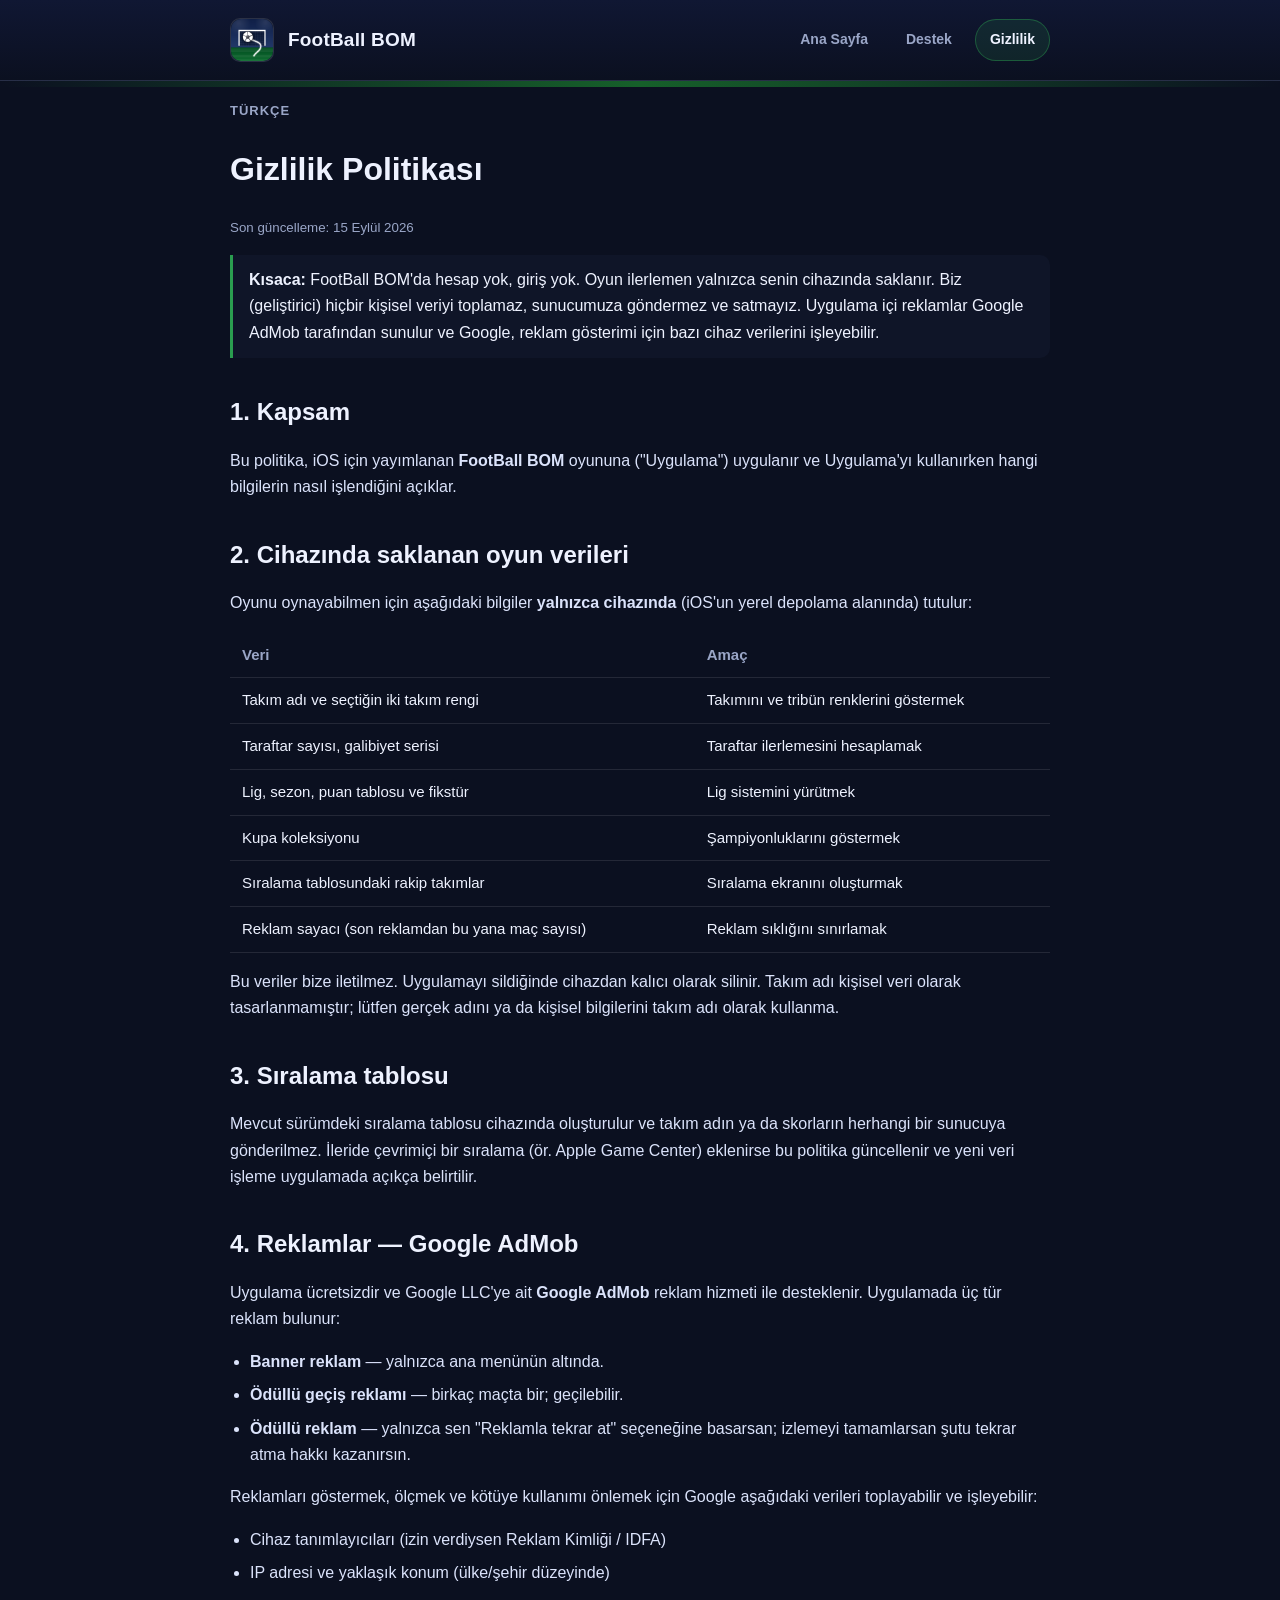
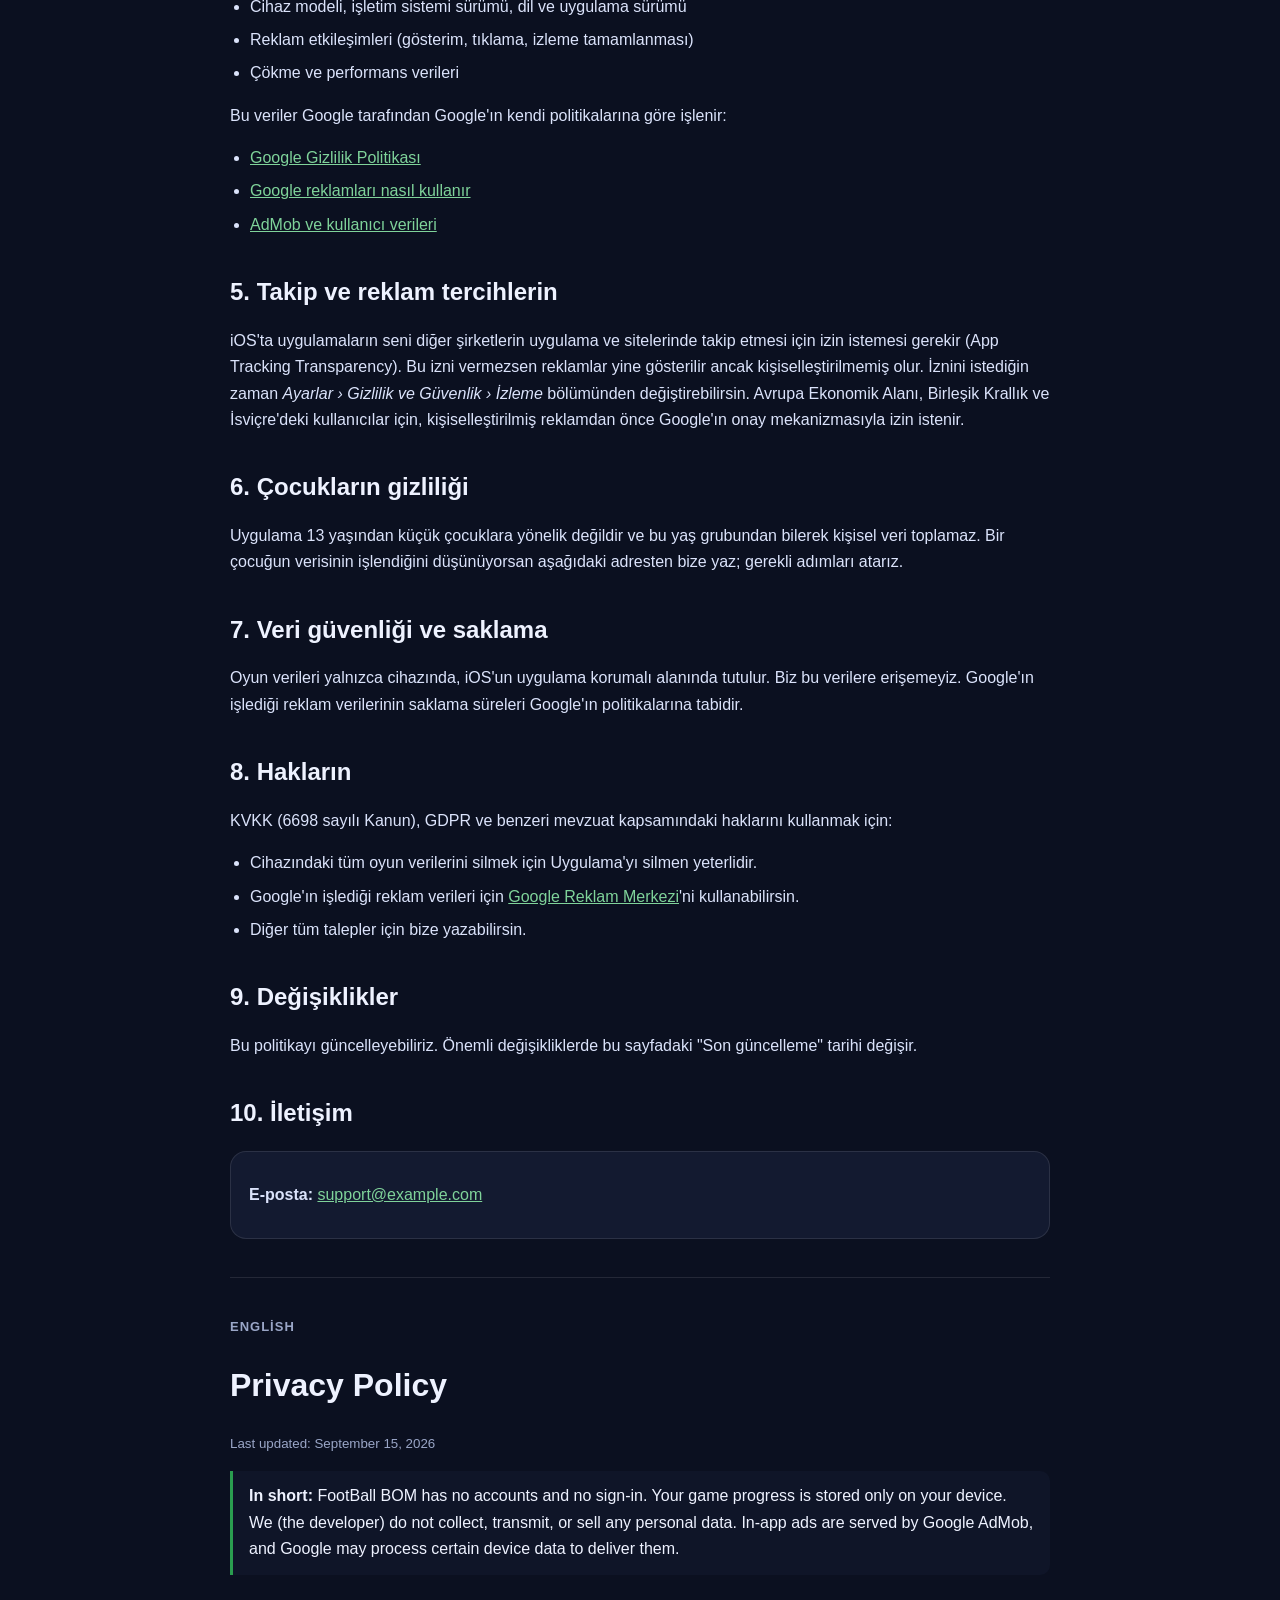
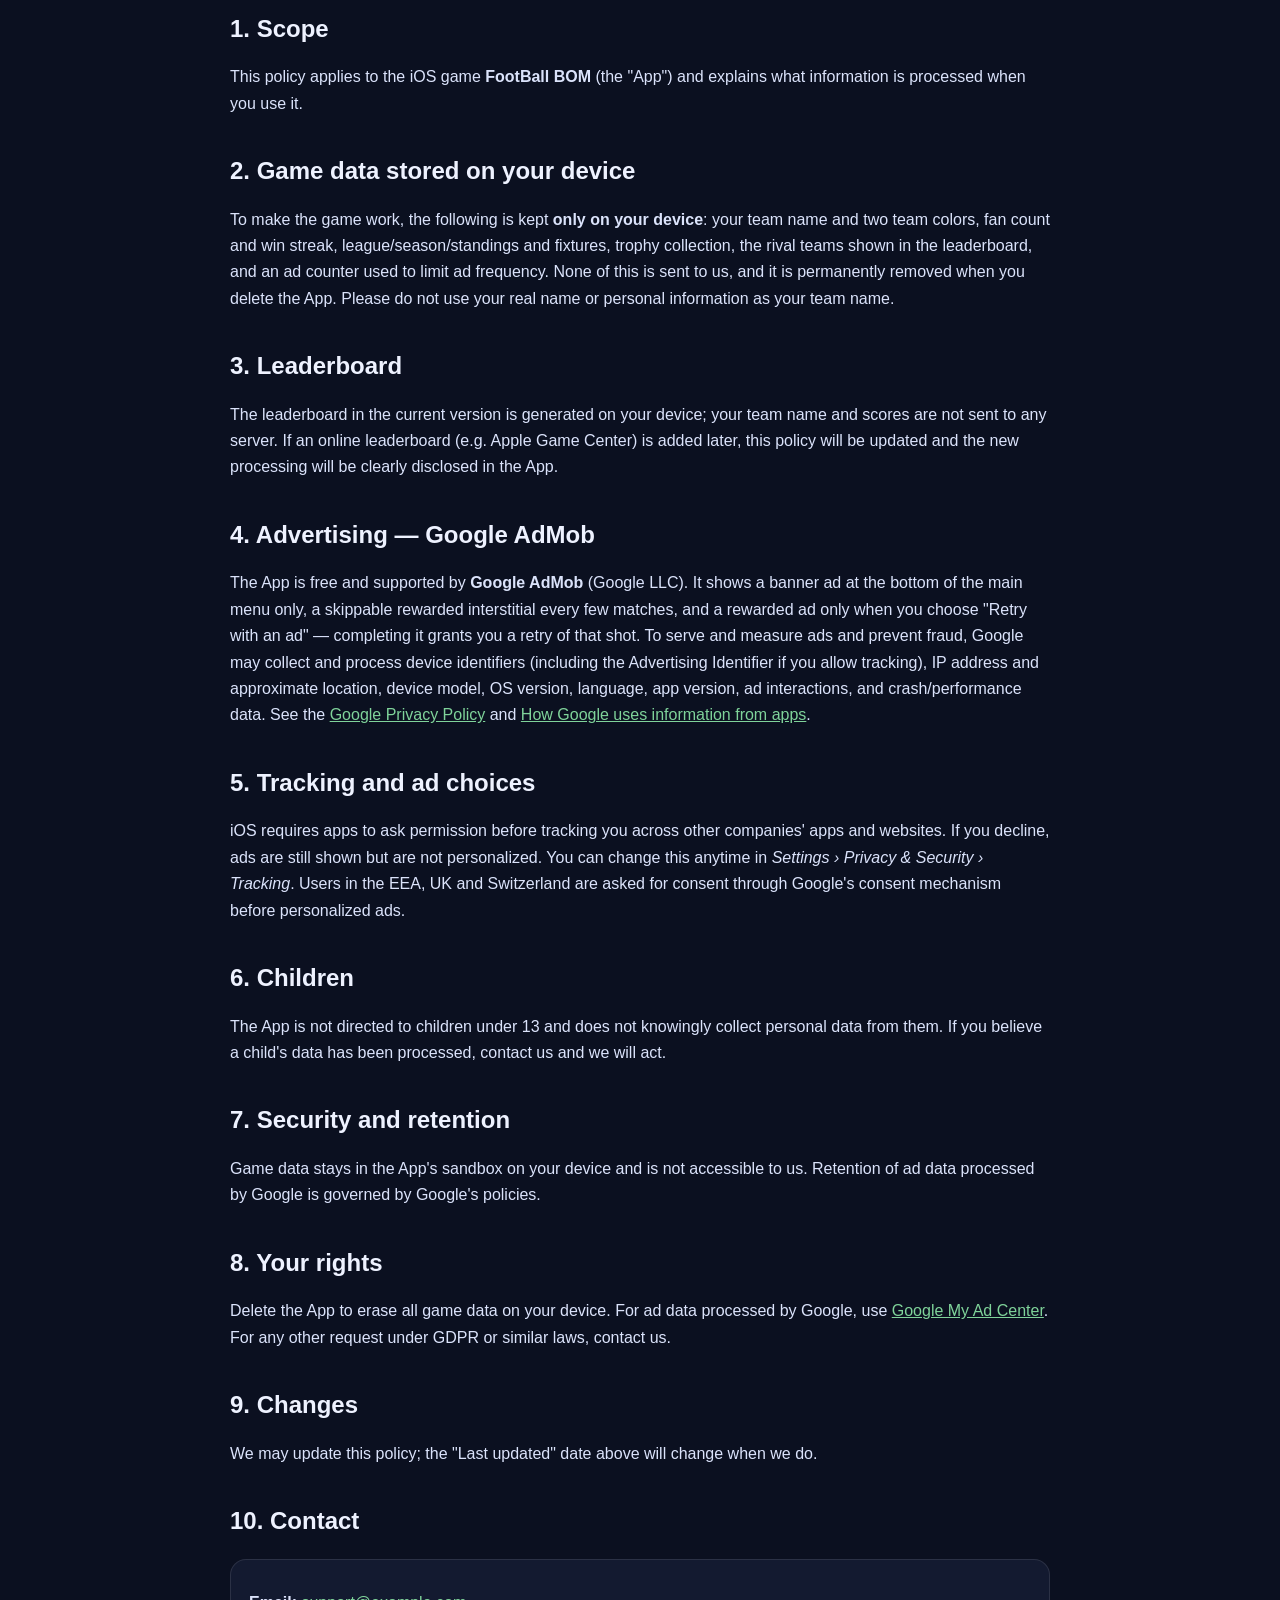
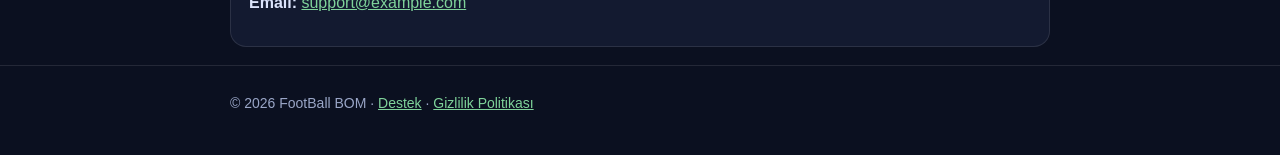
==== privacy.html @ f26c9204 "FootBall BOM destek ve gizlilik sitesi Co-Authored-By: Claude Opus 5 <noreply@anthropic.com>" ====
<!doctype html>
<html lang="tr">
<head>
  <meta charset="utf-8">
  <meta name="viewport" content="width=device-width, initial-scale=1">
  <title>Gizlilik Politikası · FootBall BOM</title>
  <meta name="description" content="FootBall BOM gizlilik politikası.">
  <link rel="icon" href="assets/icon.png">
  <link rel="stylesheet" href="style.css">
</head>
<body>
  <header class="site">
    <div class="wrap">
      <div class="logo"><img src="assets/icon.png" alt=""></div>
      <div class="brand">FootBall BOM</div>
      <nav class="site">
        <a href="index.html">Ana Sayfa</a>
        <a href="support.html">Destek</a>
        <a class="on" href="privacy.html">Gizlilik</a>
      </nav>
    </div>
  </header>
  <div class="pitch-line"></div>

  <main class="wrap">
    <p class="lang">Türkçe</p>
    <h1>Gizlilik Politikası</h1>
    <small class="updated">Son güncelleme: 15 Eylül 2026</small>

    <div class="note">
      <strong>Kısaca:</strong> FootBall BOM'da hesap yok, giriş yok. Oyun ilerlemen yalnızca
      senin cihazında saklanır. Biz (geliştirici) hiçbir kişisel veriyi toplamaz, sunucumuza
      göndermez ve satmayız. Uygulama içi reklamlar Google AdMob tarafından sunulur ve Google,
      reklam gösterimi için bazı cihaz verilerini işleyebilir.
    </div>

    <h2>1. Kapsam</h2>
    <p>Bu politika, iOS için yayımlanan <strong>FootBall BOM</strong> oyununa ("Uygulama")
      uygulanır ve Uygulama'yı kullanırken hangi bilgilerin nasıl işlendiğini açıklar.</p>

    <h2>2. Cihazında saklanan oyun verileri</h2>
    <p>Oyunu oynayabilmen için aşağıdaki bilgiler <strong>yalnızca cihazında</strong>
      (iOS'un yerel depolama alanında) tutulur:</p>
    <table>
      <tr><th>Veri</th><th>Amaç</th></tr>
      <tr><td>Takım adı ve seçtiğin iki takım rengi</td><td>Takımını ve tribün renklerini göstermek</td></tr>
      <tr><td>Taraftar sayısı, galibiyet serisi</td><td>Taraftar ilerlemesini hesaplamak</td></tr>
      <tr><td>Lig, sezon, puan tablosu ve fikstür</td><td>Lig sistemini yürütmek</td></tr>
      <tr><td>Kupa koleksiyonu</td><td>Şampiyonluklarını göstermek</td></tr>
      <tr><td>Sıralama tablosundaki rakip takımlar</td><td>Sıralama ekranını oluşturmak</td></tr>
      <tr><td>Reklam sayacı (son reklamdan bu yana maç sayısı)</td><td>Reklam sıklığını sınırlamak</td></tr>
    </table>
    <p>Bu veriler bize iletilmez. Uygulamayı sildiğinde cihazdan kalıcı olarak silinir.
      Takım adı kişisel veri olarak tasarlanmamıştır; lütfen gerçek adını ya da kişisel
      bilgilerini takım adı olarak kullanma.</p>

    <h2>3. Sıralama tablosu</h2>
    <p>Mevcut sürümdeki sıralama tablosu cihazında oluşturulur ve takım adın ya da skorların
      herhangi bir sunucuya gönderilmez. İleride çevrimiçi bir sıralama (ör. Apple Game Center)
      eklenirse bu politika güncellenir ve yeni veri işleme uygulamada açıkça belirtilir.</p>

    <h2>4. Reklamlar — Google AdMob</h2>
    <p>Uygulama ücretsizdir ve Google LLC'ye ait <strong>Google AdMob</strong> reklam hizmeti ile
      desteklenir. Uygulamada üç tür reklam bulunur:</p>
    <ul class="clean">
      <li><strong>Banner reklam</strong> — yalnızca ana menünün altında.</li>
      <li><strong>Ödüllü geçiş reklamı</strong> — birkaç maçta bir; geçilebilir.</li>
      <li><strong>Ödüllü reklam</strong> — yalnızca sen "Reklamla tekrar at" seçeneğine basarsan;
        izlemeyi tamamlarsan şutu tekrar atma hakkı kazanırsın.</li>
    </ul>
    <p>Reklamları göstermek, ölçmek ve kötüye kullanımı önlemek için Google aşağıdaki verileri
      toplayabilir ve işleyebilir:</p>
    <ul class="clean">
      <li>Cihaz tanımlayıcıları (izin verdiysen Reklam Kimliği / IDFA)</li>
      <li>IP adresi ve yaklaşık konum (ülke/şehir düzeyinde)</li>
      <li>Cihaz modeli, işletim sistemi sürümü, dil ve uygulama sürümü</li>
      <li>Reklam etkileşimleri (gösterim, tıklama, izleme tamamlanması)</li>
      <li>Çökme ve performans verileri</li>
    </ul>
    <p>Bu veriler Google tarafından Google'ın kendi politikalarına göre işlenir:</p>
    <ul class="clean">
      <li><a href="https://policies.google.com/privacy" rel="noopener">Google Gizlilik Politikası</a></li>
      <li><a href="https://policies.google.com/technologies/ads" rel="noopener">Google reklamları nasıl kullanır</a></li>
      <li><a href="https://support.google.com/admob/answer/6128543" rel="noopener">AdMob ve kullanıcı verileri</a></li>
    </ul>

    <h2>5. Takip ve reklam tercihlerin</h2>
    <p>iOS'ta uygulamaların seni diğer şirketlerin uygulama ve sitelerinde takip etmesi için
      izin istemesi gerekir (App Tracking Transparency). Bu izni vermezsen reklamlar yine
      gösterilir ancak kişiselleştirilmemiş olur. İznini istediğin zaman
      <em>Ayarlar › Gizlilik ve Güvenlik › İzleme</em> bölümünden değiştirebilirsin.
      Avrupa Ekonomik Alanı, Birleşik Krallık ve İsviçre'deki kullanıcılar için, kişiselleştirilmiş
      reklamdan önce Google'ın onay mekanizmasıyla izin istenir.</p>

    <h2>6. Çocukların gizliliği</h2>
    <p>Uygulama 13 yaşından küçük çocuklara yönelik değildir ve bu yaş grubundan bilerek kişisel
      veri toplamaz. Bir çocuğun verisinin işlendiğini düşünüyorsan aşağıdaki adresten bize
      yaz; gerekli adımları atarız.</p>

    <h2>7. Veri güvenliği ve saklama</h2>
    <p>Oyun verileri yalnızca cihazında, iOS'un uygulama korumalı alanında tutulur. Biz bu
      verilere erişemeyiz. Google'ın işlediği reklam verilerinin saklama süreleri Google'ın
      politikalarına tabidir.</p>

    <h2>8. Hakların</h2>
    <p>KVKK (6698 sayılı Kanun), GDPR ve benzeri mevzuat kapsamındaki haklarını kullanmak için:</p>
    <ul class="clean">
      <li>Cihazındaki tüm oyun verilerini silmek için Uygulama'yı silmen yeterlidir.</li>
      <li>Google'ın işlediği reklam verileri için <a href="https://myadcenter.google.com" rel="noopener">Google Reklam Merkezi</a>'ni kullanabilirsin.</li>
      <li>Diğer tüm talepler için bize yazabilirsin.</li>
    </ul>

    <h2>9. Değişiklikler</h2>
    <p>Bu politikayı güncelleyebiliriz. Önemli değişikliklerde bu sayfadaki "Son güncelleme"
      tarihi değişir.</p>

    <h2>10. İletişim</h2>
    <div class="card tight">
      <p><strong>E-posta:</strong> <a href="mailto:support@example.com">support@example.com</a></p>
    </div>

    <hr class="sep">

    <p class="lang">English</p>
    <h1>Privacy Policy</h1>
    <small class="updated">Last updated: September 15, 2026</small>

    <div class="note">
      <strong>In short:</strong> FootBall BOM has no accounts and no sign-in. Your game progress is
      stored only on your device. We (the developer) do not collect, transmit, or sell any personal
      data. In-app ads are served by Google AdMob, and Google may process certain device data to
      deliver them.
    </div>

    <h2>1. Scope</h2>
    <p>This policy applies to the iOS game <strong>FootBall BOM</strong> (the "App") and explains
      what information is processed when you use it.</p>

    <h2>2. Game data stored on your device</h2>
    <p>To make the game work, the following is kept <strong>only on your device</strong>: your team
      name and two team colors, fan count and win streak, league/season/standings and fixtures,
      trophy collection, the rival teams shown in the leaderboard, and an ad counter used to limit
      ad frequency. None of this is sent to us, and it is permanently removed when you delete the
      App. Please do not use your real name or personal information as your team name.</p>

    <h2>3. Leaderboard</h2>
    <p>The leaderboard in the current version is generated on your device; your team name and
      scores are not sent to any server. If an online leaderboard (e.g. Apple Game Center) is added
      later, this policy will be updated and the new processing will be clearly disclosed in the App.</p>

    <h2>4. Advertising — Google AdMob</h2>
    <p>The App is free and supported by <strong>Google AdMob</strong> (Google LLC). It shows a banner
      ad at the bottom of the main menu only, a skippable rewarded interstitial every few matches,
      and a rewarded ad only when you choose "Retry with an ad" — completing it grants you a retry of
      that shot. To serve and measure ads and prevent fraud, Google may collect and process device
      identifiers (including the Advertising Identifier if you allow tracking), IP address and
      approximate location, device model, OS version, language, app version, ad interactions, and
      crash/performance data. See the
      <a href="https://policies.google.com/privacy" rel="noopener">Google Privacy Policy</a> and
      <a href="https://policies.google.com/technologies/ads" rel="noopener">How Google uses information from apps</a>.</p>

    <h2>5. Tracking and ad choices</h2>
    <p>iOS requires apps to ask permission before tracking you across other companies' apps and
      websites. If you decline, ads are still shown but are not personalized. You can change this
      anytime in <em>Settings › Privacy &amp; Security › Tracking</em>. Users in the EEA, UK and
      Switzerland are asked for consent through Google's consent mechanism before personalized ads.</p>

    <h2>6. Children</h2>
    <p>The App is not directed to children under 13 and does not knowingly collect personal data
      from them. If you believe a child's data has been processed, contact us and we will act.</p>

    <h2>7. Security and retention</h2>
    <p>Game data stays in the App's sandbox on your device and is not accessible to us. Retention
      of ad data processed by Google is governed by Google's policies.</p>

    <h2>8. Your rights</h2>
    <p>Delete the App to erase all game data on your device. For ad data processed by Google, use
      <a href="https://myadcenter.google.com" rel="noopener">Google My Ad Center</a>. For any other
      request under GDPR or similar laws, contact us.</p>

    <h2>9. Changes</h2>
    <p>We may update this policy; the "Last updated" date above will change when we do.</p>

    <h2>10. Contact</h2>
    <div class="card tight">
      <p><strong>Email:</strong> <a href="mailto:support@example.com">support@example.com</a></p>
    </div>
  </main>

  <footer class="site">
    <div class="wrap">© 2026 FootBall BOM · <a href="support.html">Destek</a> · <a href="privacy.html">Gizlilik Politikası</a></div>
  </footer>
</body>
</html>
---- style.css ----
/* FootBall BOM — destek ve gizlilik sitesi */
:root {
  --bg: #0b1020;
  --panel: #131a30;
  --panel-2: #0f1528;
  --ink: #eef2ff;
  --muted: #9aa6c7;
  --accent: #2a9d4f;
  --accent-soft: rgba(42, 157, 79, 0.14);
  --line: rgba(255, 255, 255, 0.10);
  --pitch: #16602a;
}

* { box-sizing: border-box; }

body {
  margin: 0;
  background: var(--bg);
  color: var(--ink);
  font: 16px/1.65 -apple-system, BlinkMacSystemFont, "Segoe UI", Roboto, Helvetica, Arial, sans-serif;
  -webkit-font-smoothing: antialiased;
}

a { color: #7fd39a; }
a:hover { color: #a7e6bd; }

.wrap { max-width: 860px; margin: 0 auto; padding: 0 20px; }

/* Üst şerit */
header.site {
  border-bottom: 1px solid var(--line);
  background: linear-gradient(180deg, #101733 0%, #0b1020 100%);
}
header.site .wrap {
  display: flex; align-items: center; gap: 14px;
  padding-top: 18px; padding-bottom: 18px; flex-wrap: wrap;
}
.logo {
  width: 44px; height: 44px; border-radius: 10px; flex: none;
  background: var(--panel);
  border: 1px solid var(--line);
  display: grid; place-items: center; font-size: 22px;
}
.brand { font-weight: 800; font-size: 19px; letter-spacing: 0.2px; }
nav.site { margin-left: auto; display: flex; gap: 8px; flex-wrap: wrap; }
nav.site a {
  text-decoration: none; color: var(--muted);
  padding: 8px 14px; border-radius: 999px; border: 1px solid transparent;
  font-size: 14px; font-weight: 600;
}
nav.site a:hover { color: var(--ink); border-color: var(--line); }
nav.site a.on { color: var(--ink); background: var(--accent-soft); border-color: rgba(42,157,79,0.45); }

/* Kahraman alanı */
.hero { padding: 58px 0 40px; text-align: center; }
.hero h1 { font-size: 40px; margin: 0 0 10px; letter-spacing: -0.5px; }
.hero p { color: var(--muted); font-size: 18px; margin: 0 auto; max-width: 620px; }
.pitch-line { height: 6px; background: linear-gradient(90deg, transparent, var(--pitch), transparent); }

/* İçerik */
main { padding: 34px 0 70px; }
h2 { font-size: 24px; margin: 34px 0 10px; }
h3 { font-size: 18px; margin: 24px 0 8px; color: #cfe0ff; }
p, li { color: #dbe3fb; }
.muted { color: var(--muted); }
small.updated { color: var(--muted); display: block; margin-top: 6px; }

.card {
  background: var(--panel); border: 1px solid var(--line);
  border-radius: 16px; padding: 20px 22px; margin: 18px 0;
}
.card.tight { padding: 14px 18px; }

ul.clean { padding-left: 20px; }
ul.clean li { margin: 7px 0; }

table { width: 100%; border-collapse: collapse; margin: 14px 0; font-size: 15px; }
th, td { text-align: left; padding: 10px 12px; border-bottom: 1px solid var(--line); vertical-align: top; }
th { color: var(--muted); font-weight: 600; }

.grid { display: grid; grid-template-columns: repeat(auto-fit, minmax(230px, 1fr)); gap: 14px; }

.badge {
  display: inline-block; padding: 3px 10px; border-radius: 999px;
  background: var(--accent-soft); border: 1px solid rgba(42,157,79,0.4);
  color: #9fe7b6; font-size: 12px; font-weight: 700; letter-spacing: 0.4px;
}

.note {
  border-left: 3px solid var(--accent); background: var(--panel-2);
  padding: 12px 16px; border-radius: 0 10px 10px 0; margin: 16px 0;
}

footer.site {
  border-top: 1px solid var(--line); padding: 26px 0 40px;
  color: var(--muted); font-size: 14px;
}

hr.sep { border: 0; border-top: 1px solid var(--line); margin: 38px 0; }

@media (max-width: 560px) {
  .hero h1 { font-size: 31px; }
  .hero { padding: 40px 0 28px; }
}

/* Logo görseli ve ekran görüntüleri */
.logo img { width: 100%; height: 100%; border-radius: 10px; display: block; }
.hero .app-icon { width: 112px; height: 112px; border-radius: 26px; box-shadow: 0 12px 40px rgba(0,0,0,0.45); margin-bottom: 18px; }
.shots { display: grid; grid-template-columns: repeat(auto-fit, minmax(170px, 1fr)); gap: 14px; margin: 22px 0; }
.shots img { width: 100%; border-radius: 18px; border: 1px solid var(--line); display: block; }
.lang { font-size: 13px; color: var(--muted); text-transform: uppercase; letter-spacing: 1px; font-weight: 700; }
details { background: var(--panel); border: 1px solid var(--line); border-radius: 12px; padding: 12px 16px; margin: 10px 0; }
details summary { cursor: pointer; font-weight: 700; color: var(--ink); }
details[open] summary { margin-bottom: 8px; }
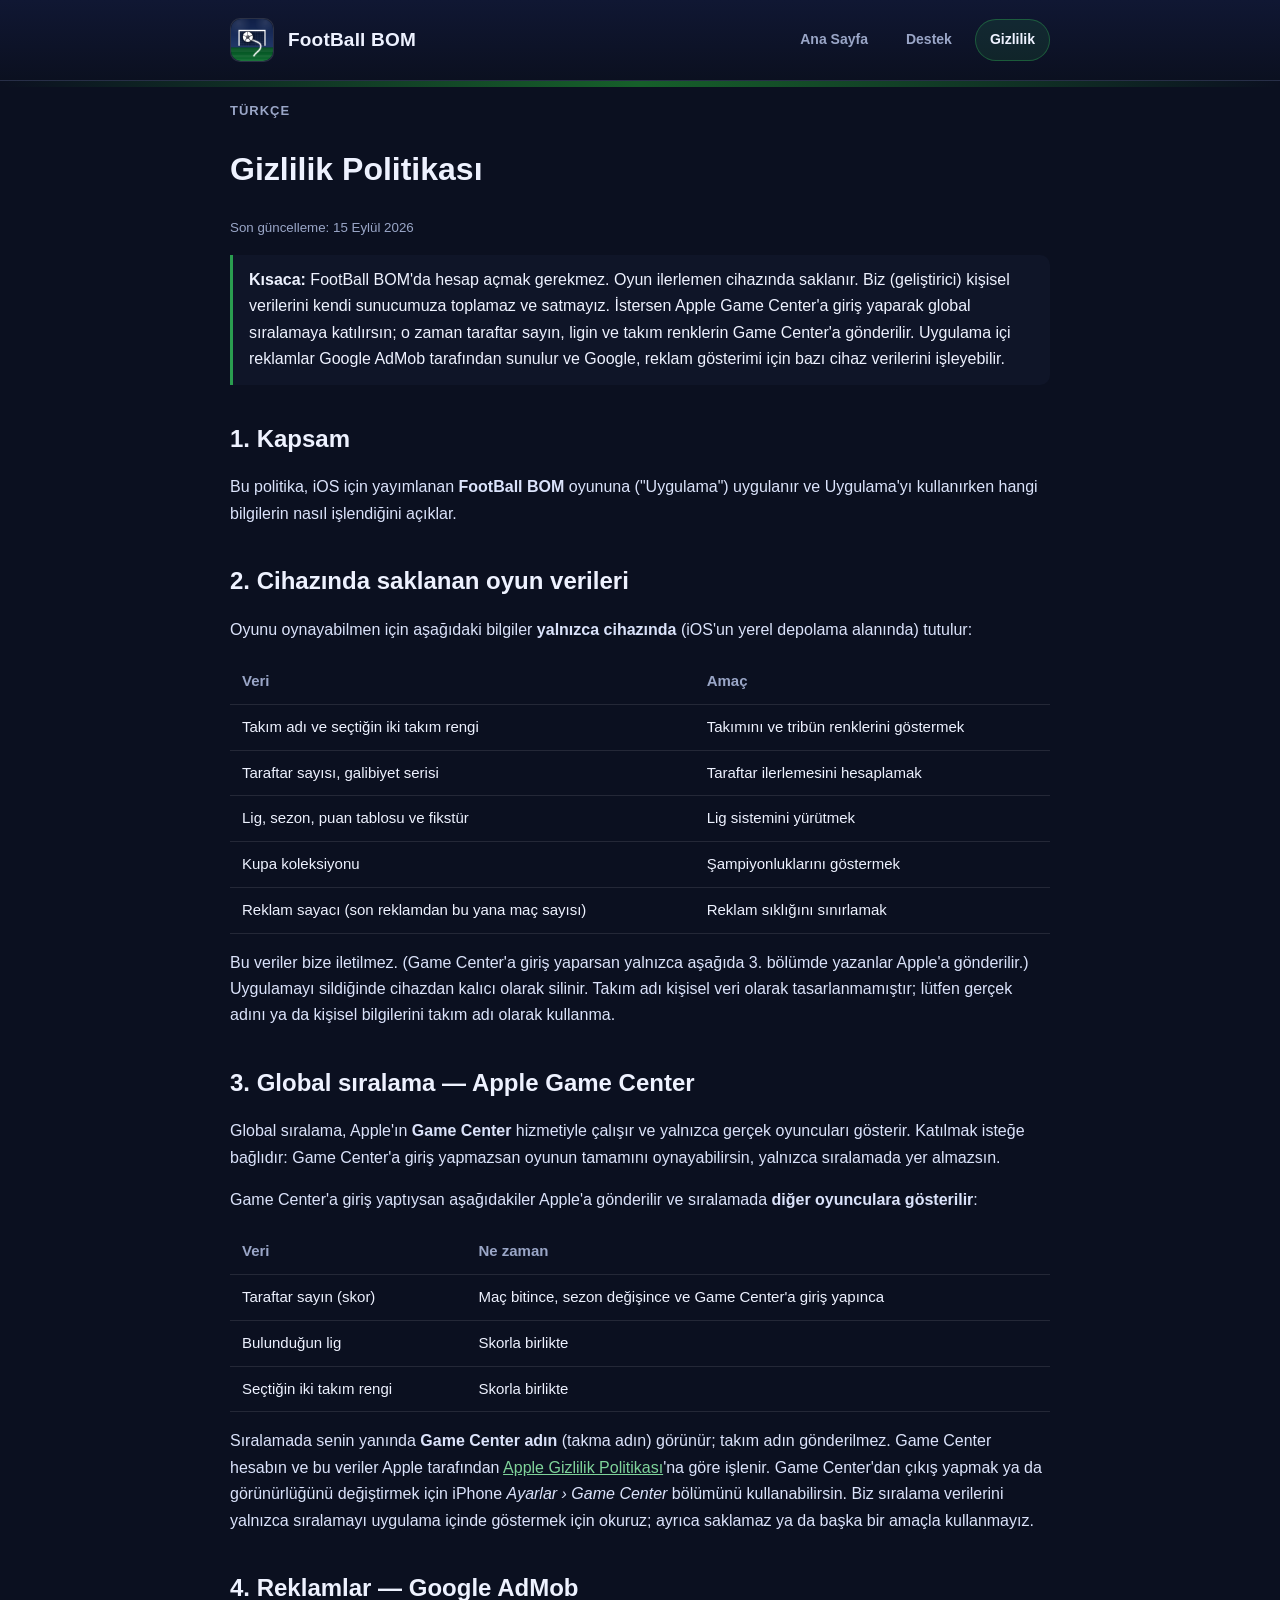
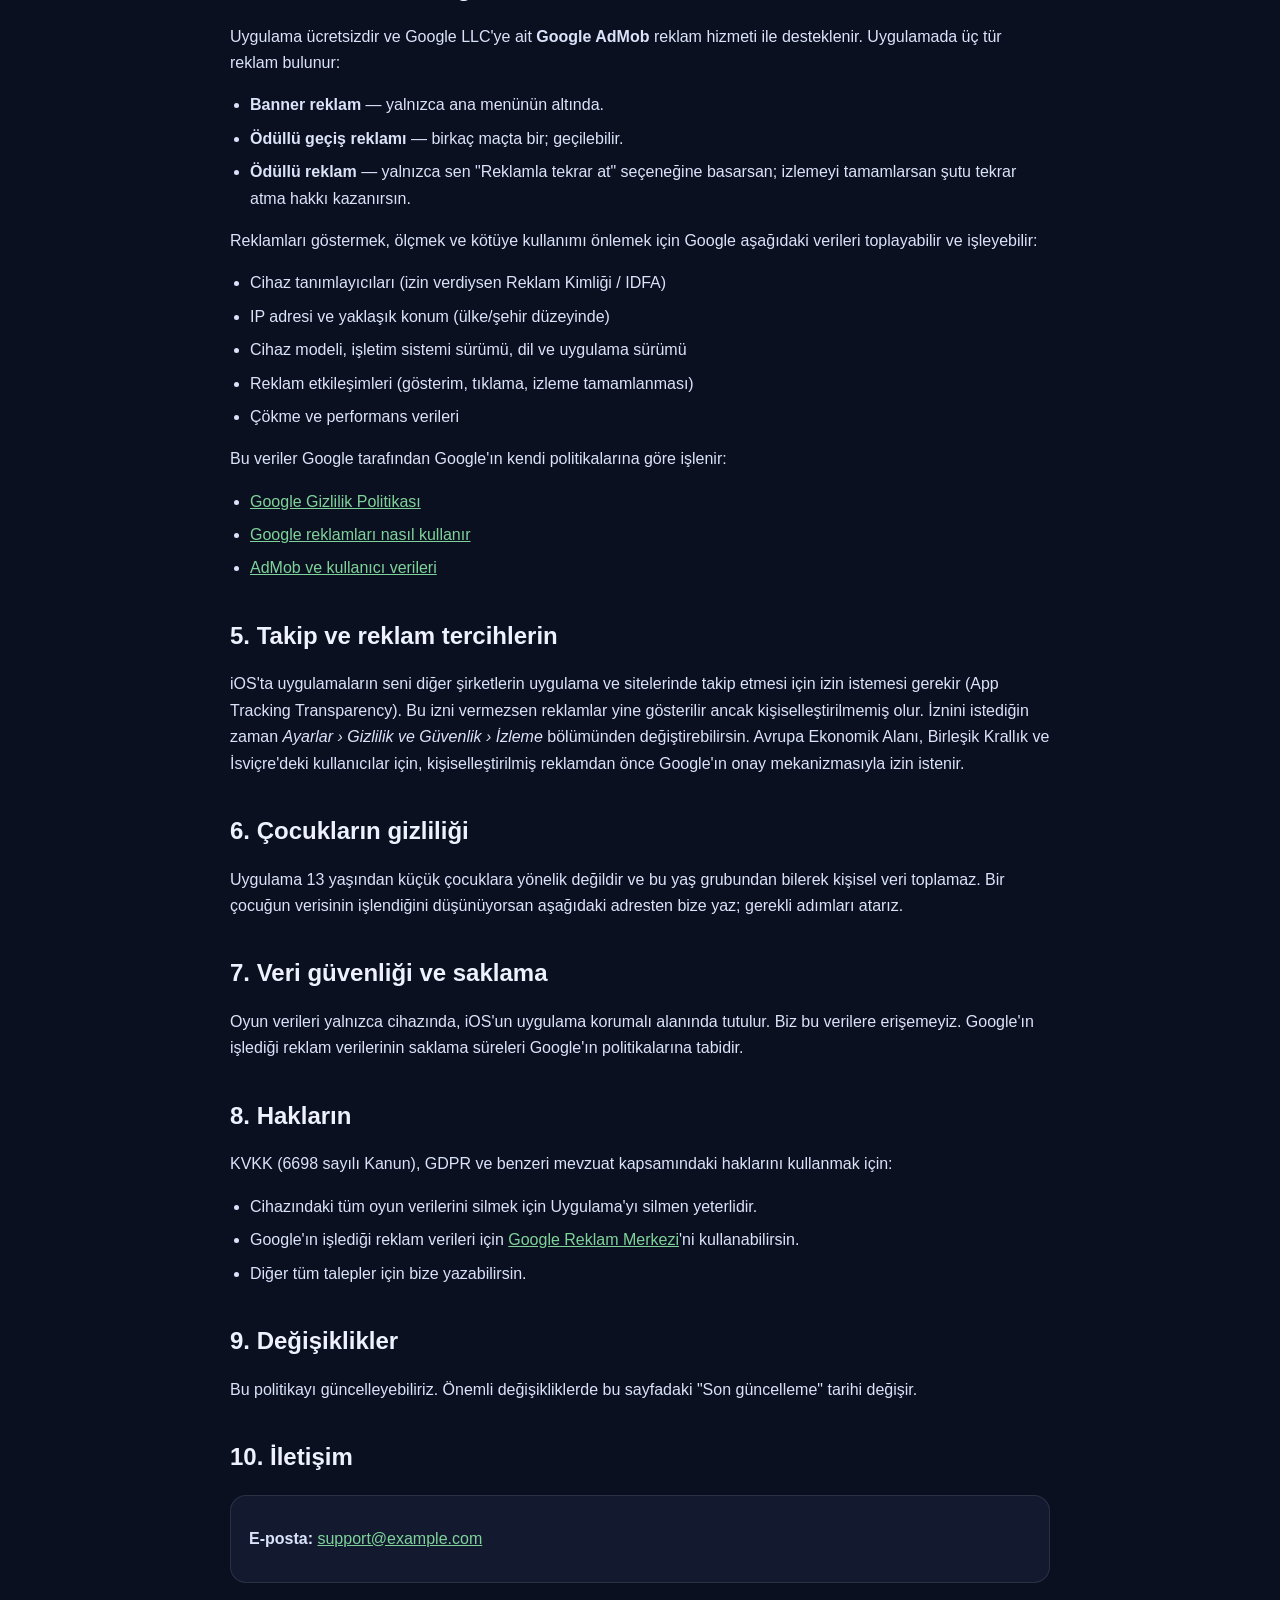
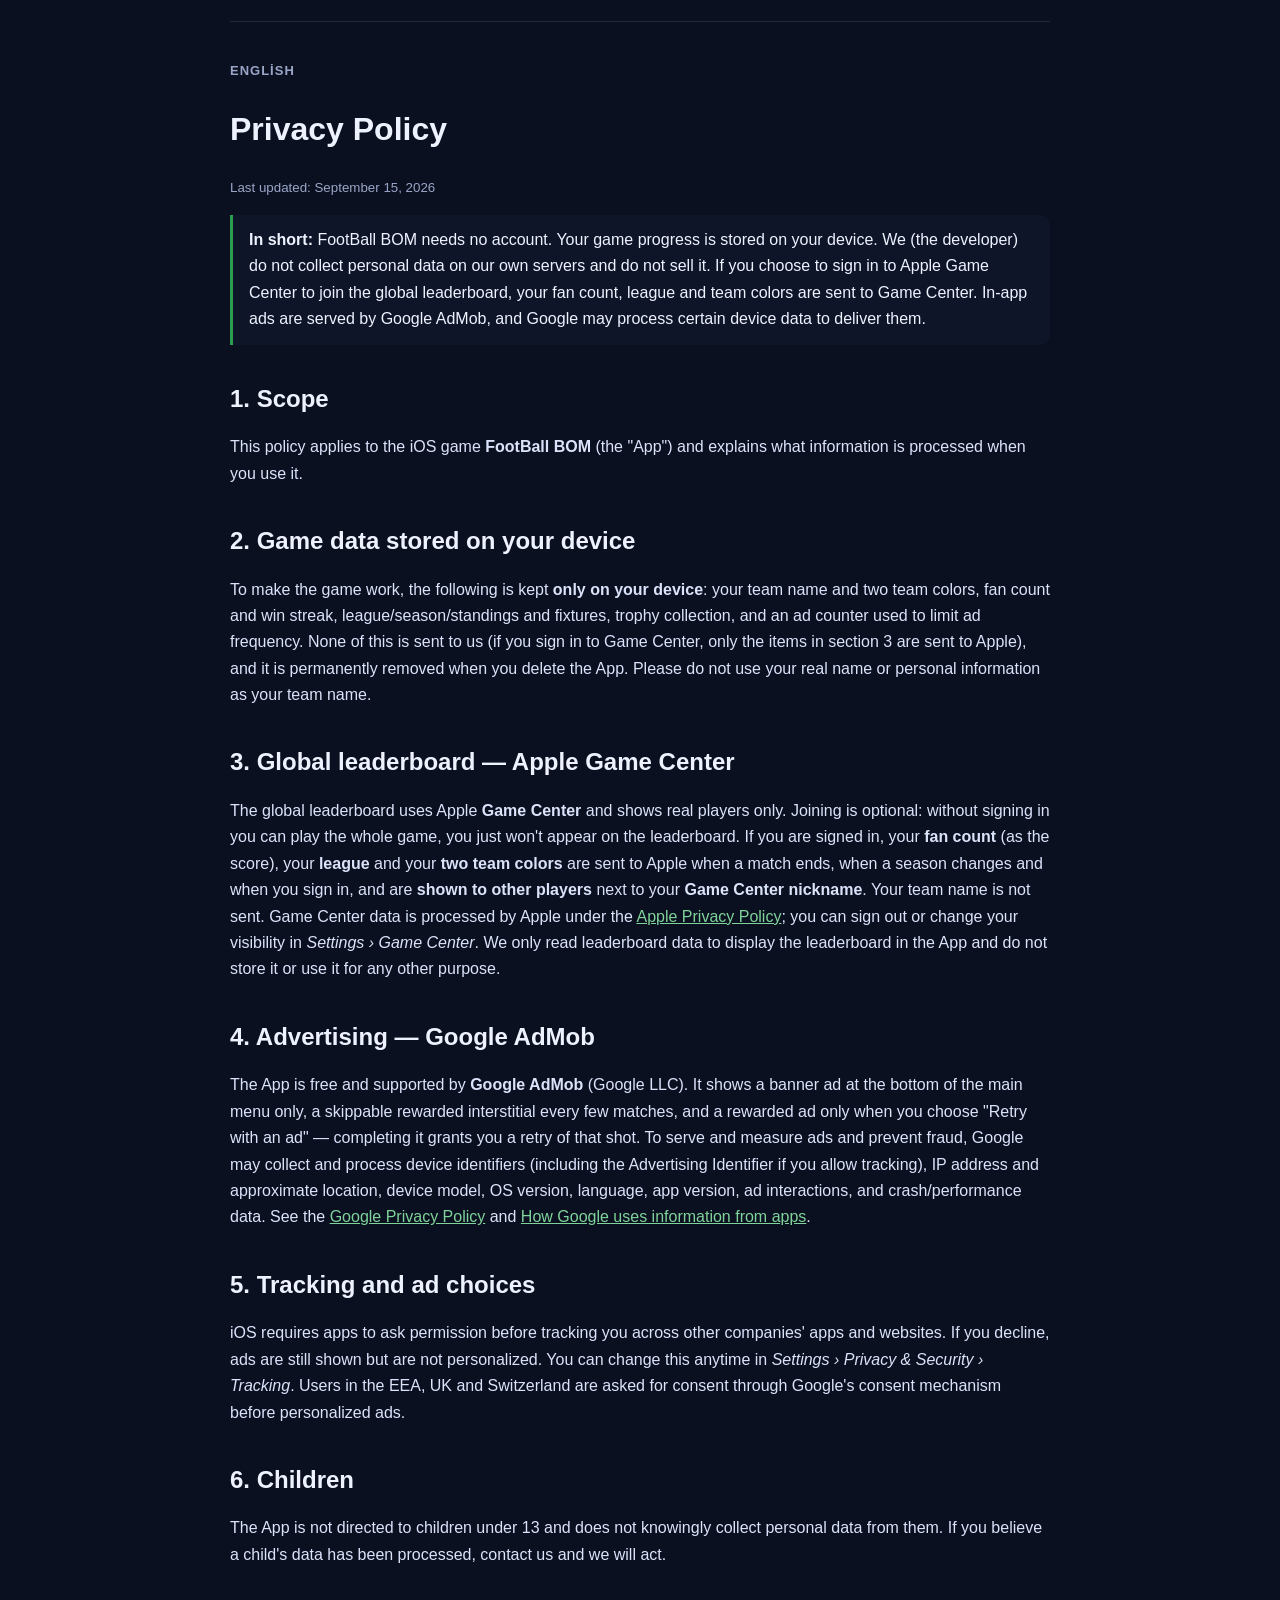
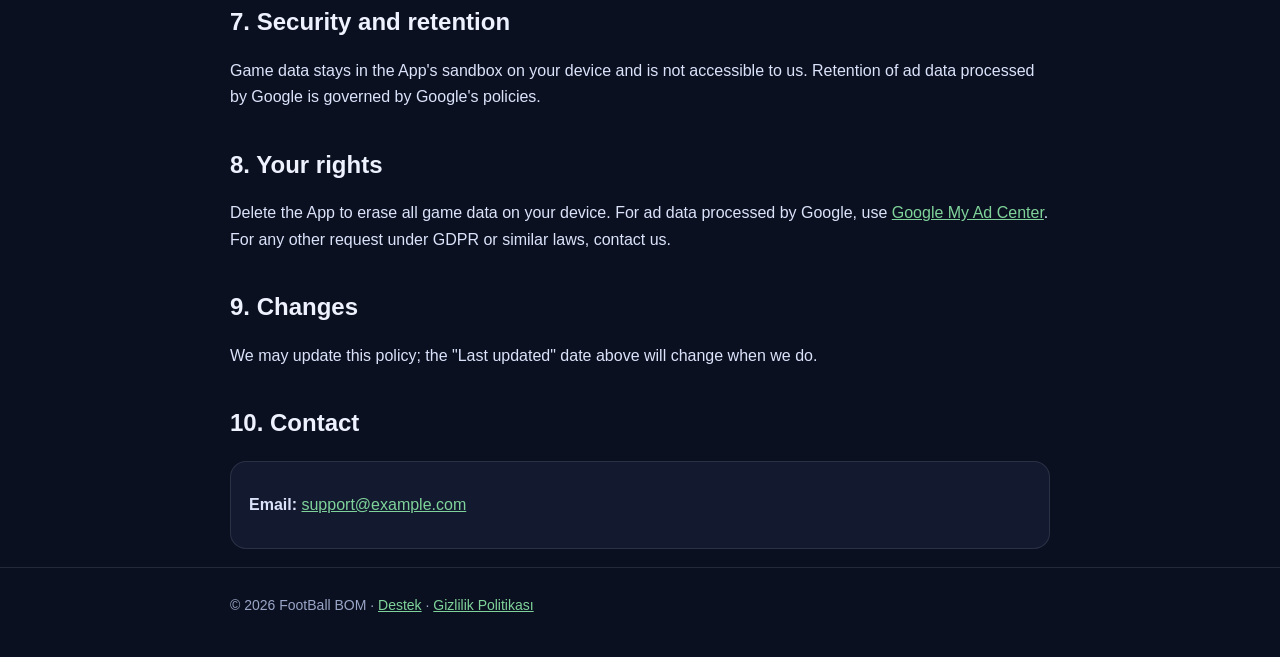
==== commit 50f1c4f8: "Game Center global sıralama: gizlilik politikası ve destek güncellendi Co-Authored-By: Claude Opus 5" ====
--- a/privacy.html
+++ b/privacy.html
@@ -28,10 +28,11 @@
     <small class="updated">Son güncelleme: 15 Eylül 2026</small>
 
     <div class="note">
-      <strong>Kısaca:</strong> FootBall BOM'da hesap yok, giriş yok. Oyun ilerlemen yalnızca
-      senin cihazında saklanır. Biz (geliştirici) hiçbir kişisel veriyi toplamaz, sunucumuza
-      göndermez ve satmayız. Uygulama içi reklamlar Google AdMob tarafından sunulur ve Google,
-      reklam gösterimi için bazı cihaz verilerini işleyebilir.
+      <strong>Kısaca:</strong> FootBall BOM'da hesap açmak gerekmez. Oyun ilerlemen cihazında saklanır.
+      Biz (geliştirici) kişisel verilerini kendi sunucumuza toplamaz ve satmayız. İstersen Apple
+      Game Center'a giriş yaparak global sıralamaya katılırsın; o zaman taraftar sayın, ligin ve takım
+      renklerin Game Center'a gönderilir. Uygulama içi reklamlar Google AdMob tarafından sunulur ve
+      Google, reklam gösterimi için bazı cihaz verilerini işleyebilir.
     </div>
 
     <h2>1. Kapsam</h2>
@@ -47,17 +48,31 @@
       <tr><td>Taraftar sayısı, galibiyet serisi</td><td>Taraftar ilerlemesini hesaplamak</td></tr>
       <tr><td>Lig, sezon, puan tablosu ve fikstür</td><td>Lig sistemini yürütmek</td></tr>
       <tr><td>Kupa koleksiyonu</td><td>Şampiyonluklarını göstermek</td></tr>
-      <tr><td>Sıralama tablosundaki rakip takımlar</td><td>Sıralama ekranını oluşturmak</td></tr>
       <tr><td>Reklam sayacı (son reklamdan bu yana maç sayısı)</td><td>Reklam sıklığını sınırlamak</td></tr>
     </table>
-    <p>Bu veriler bize iletilmez. Uygulamayı sildiğinde cihazdan kalıcı olarak silinir.
+    <p>Bu veriler bize iletilmez. (Game Center'a giriş yaparsan yalnızca aşağıda 3. bölümde
+      yazanlar Apple'a gönderilir.) Uygulamayı sildiğinde cihazdan kalıcı olarak silinir.
       Takım adı kişisel veri olarak tasarlanmamıştır; lütfen gerçek adını ya da kişisel
       bilgilerini takım adı olarak kullanma.</p>
 
-    <h2>3. Sıralama tablosu</h2>
-    <p>Mevcut sürümdeki sıralama tablosu cihazında oluşturulur ve takım adın ya da skorların
-      herhangi bir sunucuya gönderilmez. İleride çevrimiçi bir sıralama (ör. Apple Game Center)
-      eklenirse bu politika güncellenir ve yeni veri işleme uygulamada açıkça belirtilir.</p>
+    <h2>3. Global sıralama — Apple Game Center</h2>
+    <p>Global sıralama, Apple'ın <strong>Game Center</strong> hizmetiyle çalışır ve yalnızca gerçek
+      oyuncuları gösterir. Katılmak isteğe bağlıdır: Game Center'a giriş yapmazsan oyunun tamamını
+      oynayabilirsin, yalnızca sıralamada yer almazsın.</p>
+    <p>Game Center'a giriş yaptıysan aşağıdakiler Apple'a gönderilir ve sıralamada <strong>diğer
+      oyunculara gösterilir</strong>:</p>
+    <table>
+      <tr><th>Veri</th><th>Ne zaman</th></tr>
+      <tr><td>Taraftar sayın (skor)</td><td>Maç bitince, sezon değişince ve Game Center'a giriş yapınca</td></tr>
+      <tr><td>Bulunduğun lig</td><td>Skorla birlikte</td></tr>
+      <tr><td>Seçtiğin iki takım rengi</td><td>Skorla birlikte</td></tr>
+    </table>
+    <p>Sıralamada senin yanında <strong>Game Center adın</strong> (takma adın) görünür; takım adın
+      gönderilmez. Game Center hesabın ve bu veriler Apple tarafından
+      <a href="https://www.apple.com/legal/privacy/" rel="noopener">Apple Gizlilik Politikası</a>'na
+      göre işlenir. Game Center'dan çıkış yapmak ya da görünürlüğünü değiştirmek için iPhone
+      <em>Ayarlar › Game Center</em> bölümünü kullanabilirsin. Biz sıralama verilerini yalnızca sıralamayı
+      uygulama içinde göstermek için okuruz; ayrıca saklamaz ya da başka bir amaçla kullanmayız.</p>
 
     <h2>4. Reklamlar — Google AdMob</h2>
     <p>Uygulama ücretsizdir ve Google LLC'ye ait <strong>Google AdMob</strong> reklam hizmeti ile
@@ -126,10 +141,11 @@
     <small class="updated">Last updated: September 15, 2026</small>
 
     <div class="note">
-      <strong>In short:</strong> FootBall BOM has no accounts and no sign-in. Your game progress is
-      stored only on your device. We (the developer) do not collect, transmit, or sell any personal
-      data. In-app ads are served by Google AdMob, and Google may process certain device data to
-      deliver them.
+      <strong>In short:</strong> FootBall BOM needs no account. Your game progress is stored on your
+      device. We (the developer) do not collect personal data on our own servers and do not sell it.
+      If you choose to sign in to Apple Game Center to join the global leaderboard, your fan count,
+      league and team colors are sent to Game Center. In-app ads are served by Google AdMob, and
+      Google may process certain device data to deliver them.
     </div>
 
     <h2>1. Scope</h2>
@@ -139,14 +155,21 @@
     <h2>2. Game data stored on your device</h2>
     <p>To make the game work, the following is kept <strong>only on your device</strong>: your team
       name and two team colors, fan count and win streak, league/season/standings and fixtures,
-      trophy collection, the rival teams shown in the leaderboard, and an ad counter used to limit
-      ad frequency. None of this is sent to us, and it is permanently removed when you delete the
-      App. Please do not use your real name or personal information as your team name.</p>
-
-    <h2>3. Leaderboard</h2>
-    <p>The leaderboard in the current version is generated on your device; your team name and
-      scores are not sent to any server. If an online leaderboard (e.g. Apple Game Center) is added
-      later, this policy will be updated and the new processing will be clearly disclosed in the App.</p>
+      trophy collection, and an ad counter used to limit ad frequency. None of this is sent to us
+      (if you sign in to Game Center, only the items in section 3 are sent to Apple), and it is
+      permanently removed when you delete the App. Please do not use your real name or personal information as your team name.</p>
+
+    <h2>3. Global leaderboard — Apple Game Center</h2>
+    <p>The global leaderboard uses Apple <strong>Game Center</strong> and shows real players only.
+      Joining is optional: without signing in you can play the whole game, you just won't appear on
+      the leaderboard. If you are signed in, your <strong>fan count</strong> (as the score), your
+      <strong>league</strong> and your <strong>two team colors</strong> are sent to Apple when a match
+      ends, when a season changes and when you sign in, and are <strong>shown to other players</strong>
+      next to your <strong>Game Center nickname</strong>. Your team name is not sent. Game Center data
+      is processed by Apple under the <a href="https://www.apple.com/legal/privacy/" rel="noopener">Apple
+      Privacy Policy</a>; you can sign out or change your visibility in <em>Settings › Game Center</em>.
+      We only read leaderboard data to display the leaderboard in the App and do not store it or use it
+      for any other purpose.</p>
 
     <h2>4. Advertising — Google AdMob</h2>
     <p>The App is free and supported by <strong>Google AdMob</strong> (Google LLC). It shows a banner
